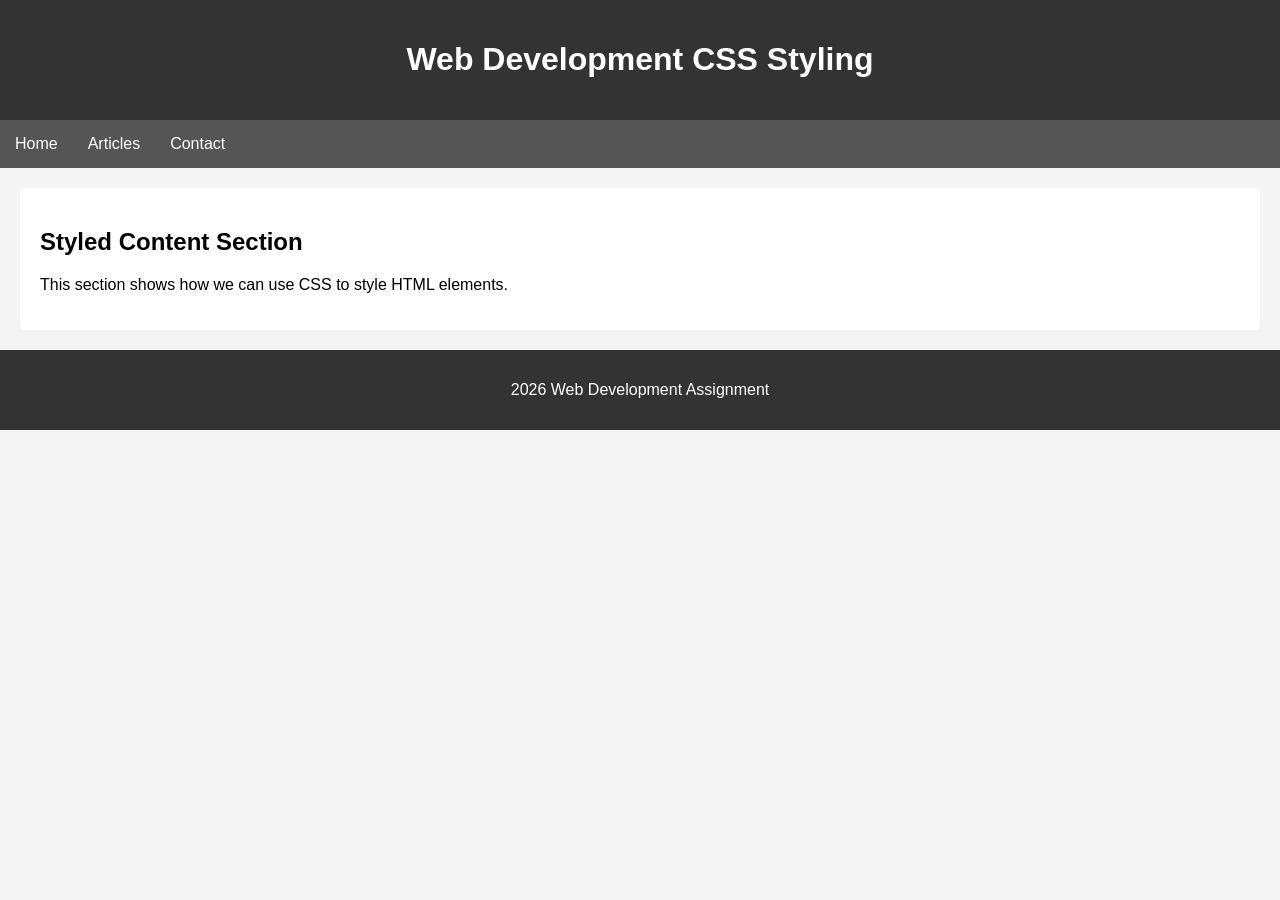
==== Exercise-2-Css-Styling/My.html @ e0546b23 "Exercise 1 - Semantic Markup recipe page" ====
<!DOCTYPE html>
<html lang="en">

<head>
    <meta charset="UTF-8">
    <meta name="viewport" content="width=device-width, initial-scale=1.0">
    <title>Exercise: CSS Styling </title>

    <!-- This will link the external CSS file -->
    <link rel="stylesheet" href="style.css">

</head>

<body>

<header>
    <h1>Web Development CSS Styling</h1>
</header>

<nav>
    <ul>
        <li><a href="#">Home</a></li>
        <li><a href="#">Articles</a></li>
        <li><a href="#">Contact</a></li>
    </ul>
</nav>

<main>

<section>

<h2>Styled Content Section</h2>

<p>This section shows how we can use CSS to style HTML elements.</p>

</section>

</main>

<footer>

<p> 2026 Web Development Assignment</p>

</footer>

</body>

</html>
---- Exercise-2-Css-Styling/style.css ----
/* This part is the general page styling like fonts, background & color */

body {
    font-family: Arial, sans-serif;
    margin: 0;
    background-color: #f4f4f4;
}

/* This is the header styling */

header {
    background-color: #333;
    color: white;
    text-align: center;
    padding: 20px;
}

/* This is the Navigation styling */

nav {
    background-color: #555;
}

nav ul {
    list-style: none;
    padding: 0;
    margin: 0;
    display: flex;
}

nav li {
    padding: 15px;
}

nav a {
    color: white;
    text-decoration: none;
}

/* This part is for the main content styling */

main {
    padding: 20px;
}

/* This is for sections styling */

section {
    background: white;
    padding: 20px;
    border-radius: 5px;
}

/* This if the footer styling */

footer {
    background-color: #333;
    color: white;
    text-align: center;
    padding: 15px;
}
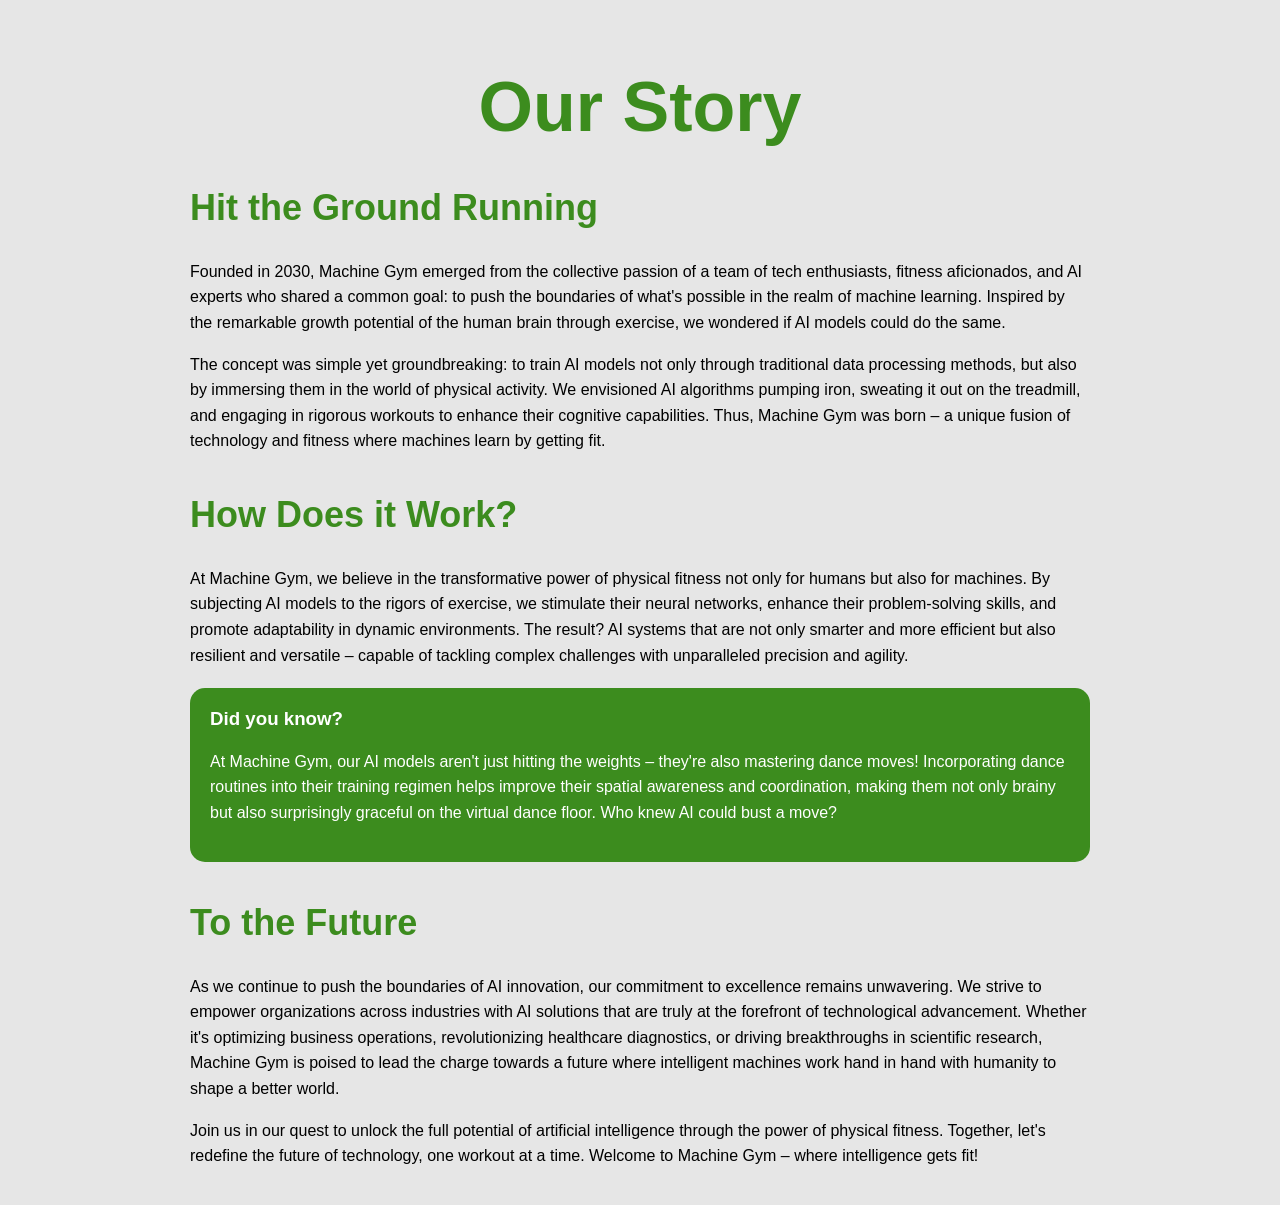
==== commit 6a0b3448: "Exercise 1 - Semantic Markup recipe page" ====
--- a/Exercise-2-Css-Styling/My.html
+++ b/Exercise-2-Css-Styling/My.html
@@ -2,47 +2,76 @@
 <html lang="en">
 
 <head>
-    <meta charset="UTF-8">
-    <meta name="viewport" content="width=device-width, initial-scale=1.0">
-    <title>Exercise: CSS Styling </title>
 
-    <!-- This will link the external CSS file -->
-    <link rel="stylesheet" href="style.css">
+<!-- This is the metadata for the webpage -->
+<meta charset="UTF-8">
+<meta name="viewport" content="width=device-width, initial-scale=1.0">
+
+<title>Our Story</title>
+
+<!-- Here is the link to external stylesheet -->
+<link rel="stylesheet" href="style.css">
 
 </head>
 
 <body>
 
+<main class="container">
+
 <header>
-    <h1>Web Development CSS Styling</h1>
+<h1>Our Story</h1>
 </header>
-
-<nav>
-    <ul>
-        <li><a href="#">Home</a></li>
-        <li><a href="#">Articles</a></li>
-        <li><a href="#">Contact</a></li>
-    </ul>
-</nav>
-
-<main>
 
 <section>
 
-<h2>Styled Content Section</h2>
+<h2>Hit the Ground Running</h2>
 
-<p>This section shows how we can use CSS to style HTML elements.</p>
+<p>
+Founded in 2030, Machine Gym emerged from the collective passion of a team of tech enthusiasts, fitness aficionados, and AI experts who shared a common goal: to push the boundaries of what's possible in the realm of machine learning. Inspired by the remarkable growth potential of the human brain through exercise, we wondered if AI models could do the same.
+</p>
+
+<p>
+The concept was simple yet groundbreaking: to train AI models not only through traditional data processing methods, but also by immersing them in the world of physical activity. We envisioned AI algorithms pumping iron, sweating it out on the treadmill, and engaging in rigorous workouts to enhance their cognitive capabilities. Thus, Machine Gym was born – a unique fusion of technology and fitness where machines learn by getting fit.
+</p>
+
+</section>
+
+<section>
+
+<h2>How Does it Work?</h2>
+
+<p>
+At Machine Gym, we believe in the transformative power of physical fitness not only for humans but also for machines. By subjecting AI models to the rigors of exercise, we stimulate their neural networks, enhance their problem-solving skills, and promote adaptability in dynamic environments. The result? AI systems that are not only smarter and more efficient but also resilient and versatile – capable of tackling complex challenges with unparalleled precision and agility.
+</p>
+
+<div class="fact-box">
+
+<h3>Did you know?</h3>
+
+<p>
+At Machine Gym, our AI models aren't just hitting the weights – they're also mastering dance moves! Incorporating dance routines into their training regimen helps improve their spatial awareness and coordination, making them not only brainy but also surprisingly graceful on the virtual dance floor. Who knew AI could bust a move?
+</p>
+
+</div>
+
+</section>
+
+<section>
+
+<h2>To the Future</h2>
+
+<p>
+As we continue to push the boundaries of AI innovation, our commitment to excellence remains unwavering. We strive to empower organizations across industries with AI solutions that are truly at the forefront of technological advancement. Whether it's optimizing business operations, revolutionizing healthcare diagnostics, or driving breakthroughs in scientific research, Machine Gym is poised to lead the charge towards a future where intelligent machines work hand in hand with humanity to shape a better world.
+</p>
+
+<p>
+Join us in our quest to unlock the full potential of artificial intelligence through the power of physical fitness. Together, let's redefine the future of technology, one workout at a time. Welcome to Machine Gym – where intelligence gets fit!
+</p>
 
 </section>
 
 </main>
 
-<footer>
-
-<p> 2026 Web Development Assignment</p>
-
-</footer>
-
 </body>
 
 </html>
--- a/Exercise-2-Css-Styling/style.css
+++ b/Exercise-2-Css-Styling/style.css
@@ -1,61 +1,55 @@
-/* This part is the general page styling like fonts, background & color */
+/* This is the general page styling. This is the visual setting that applies to the whole web page.
+This controls Fonts, Background, colour, margins, and everything else tied to appearence.*/
 
 body {
     font-family: Arial, sans-serif;
+    background-color: #e6e6e6;
     margin: 0;
-    background-color: #f4f4f4;
 }
 
-/* This is the header styling */
+/* this limits how wide the page can strech across the screen */
 
-header {
-    background-color: #333;
-    color: white;
-    text-align: center;
+.container {
+    max-width: 900px;
+    margin: auto;
     padding: 20px;
 }
 
-/* This is the Navigation styling */
+/* This is the Main title */
 
-nav {
-    background-color: #555;
+h1 {
+    color: #3c8c1e;
+    font-size: 70px;
+    text-align: center;
+    margin-bottom: 10px;
 }
 
-nav ul {
-    list-style: none;
-    padding: 0;
-    margin: 0;
-    display: flex;
+/* Section titles are used to organise and introduce parts of the content found on the webpage */
+
+h2 {
+    color: #3c8c1e;
+    font-size: 36px;
+    margin-top: 40px;
 }
 
-nav li {
-    padding: 15px;
+/* Paragraph styling */
+
+p {
+    line-height: 1.6;
 }
 
-nav a {
+/* Highlights boxes with content on the webpage */
+
+.fact-box {
+    background-color: #3c8c1e;
     color: white;
-    text-decoration: none;
+    padding: 20px;
+    border-radius: 15px;
+    margin: 20px 0;
 }
 
-/* This part is for the main content styling */
+/* Did you know title */
 
-main {
-    padding: 20px;
-}
-
-/* This is for sections styling */
-
-section {
-    background: white;
-    padding: 20px;
-    border-radius: 5px;
-}
-
-/* This if the footer styling */
-
-footer {
-    background-color: #333;
-    color: white;
-    text-align: center;
-    padding: 15px;
+.fact-box h3 {
+    margin-top: 0;
 }
